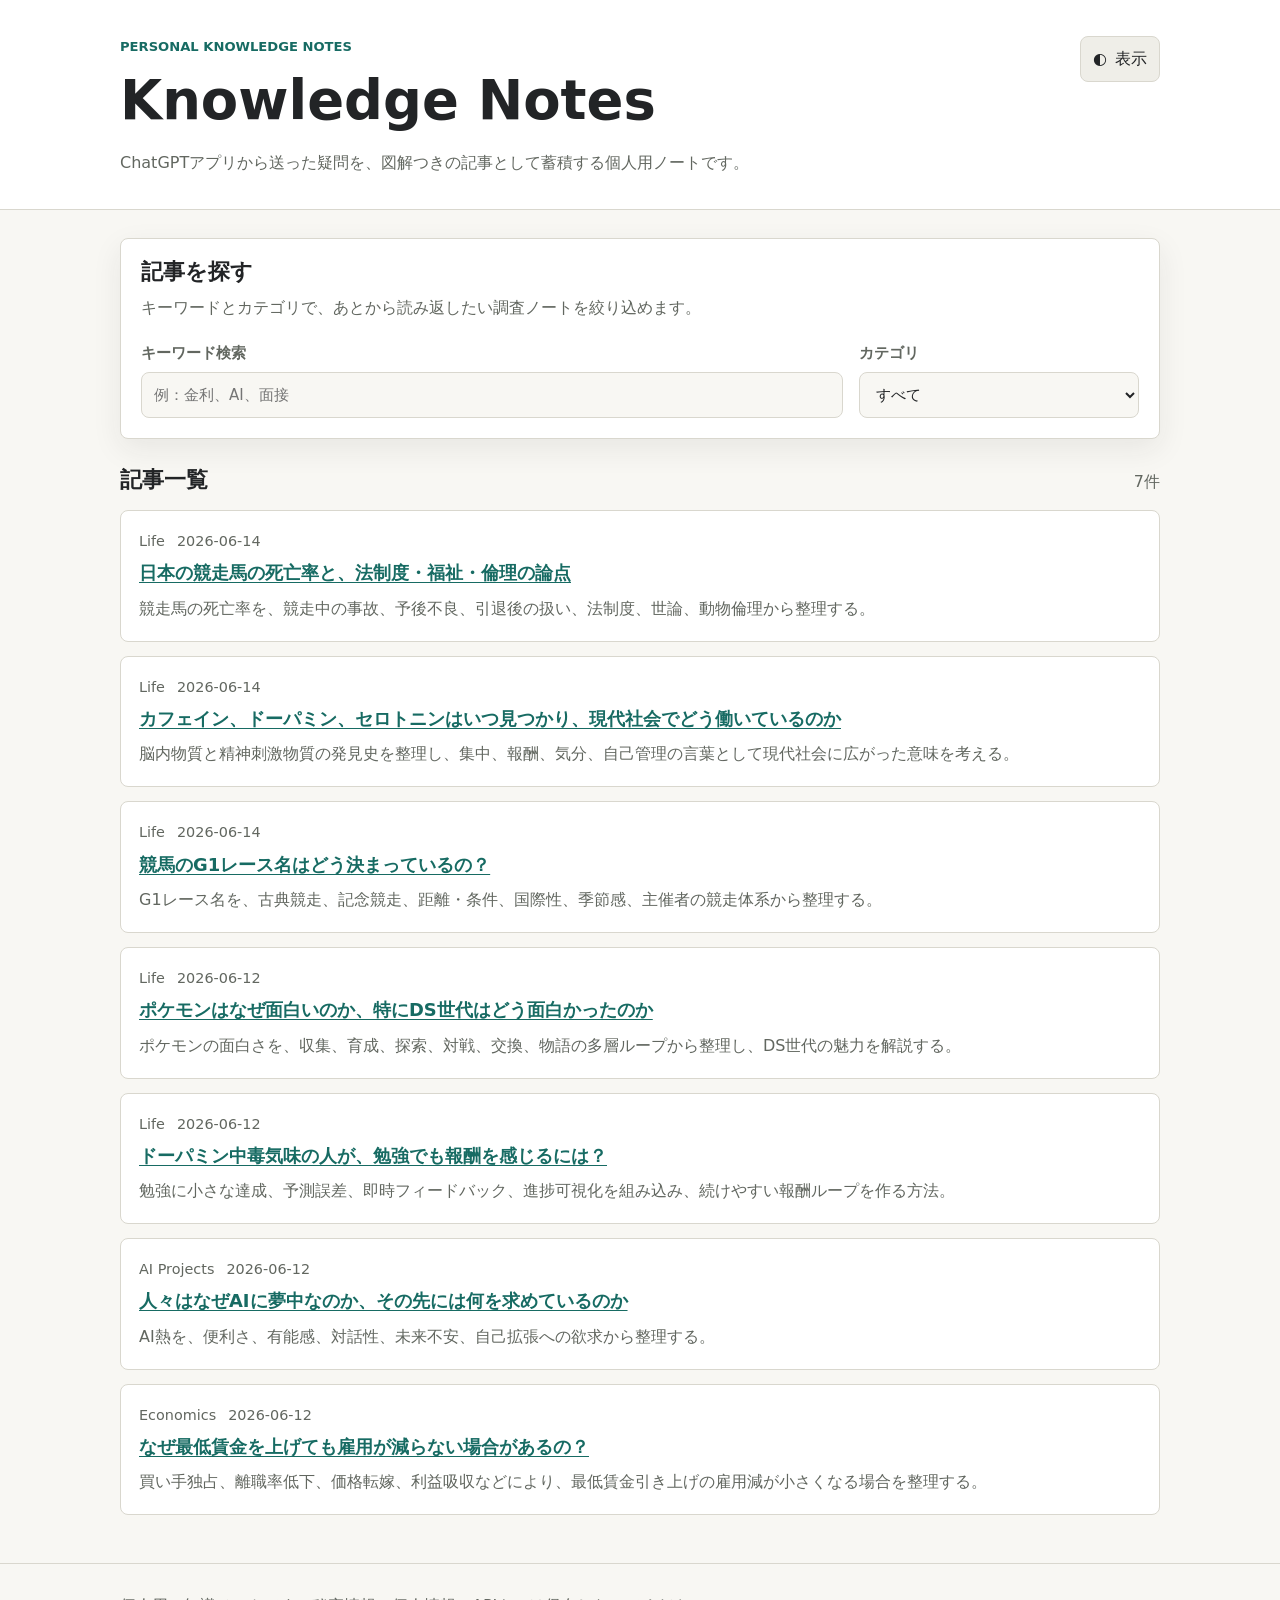
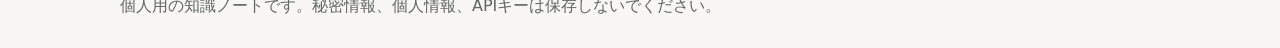
==== index.html @ 9c33f2c4 "Add article on racehorse mortality ethics" ====
<!doctype html>
<html lang="ja">
<head>
  <meta charset="utf-8">
  <meta name="viewport" content="width=device-width, initial-scale=1">
  <meta name="color-scheme" content="light dark">
  <title>Knowledge Notes</title>
  <meta name="description" content="質問から作る個人用の日本語知識ノート。">
  <link rel="stylesheet" href="styles/site.css">
</head>
<body>
  <header class="site-header">
    <div class="shell header-layout">
      <div>
        <p class="eyebrow">Personal Knowledge Notes</p>
        <h1>Knowledge Notes</h1>
        <p class="lead">ChatGPTアプリから送った疑問を、図解つきの記事として蓄積する個人用ノートです。</p>
      </div>
      <button class="theme-toggle" type="button" id="themeToggle" aria-pressed="false">
        <span aria-hidden="true">◐</span>
        <span>表示</span>
      </button>
    </div>
  </header>

  <main class="shell">
    <section class="controls" aria-labelledby="filter-title">
      <div>
        <h2 id="filter-title">記事を探す</h2>
        <p>キーワードとカテゴリで、あとから読み返したい調査ノートを絞り込めます。</p>
      </div>

      <div class="filter-grid">
        <label class="field">
          <span>キーワード検索</span>
          <input id="searchInput" type="search" placeholder="例：金利、AI、面接" autocomplete="off">
        </label>

        <label class="field">
          <span>カテゴリ</span>
          <select id="categorySelect">
            <option value="all">すべて</option>
            <option value="technology">Technology</option>
            <option value="finance">Finance</option>
            <option value="economics">Economics</option>
            <option value="job-hunting">Job Hunting</option>
            <option value="ai-projects">AI Projects</option>
            <option value="life">Life</option>
          </select>
        </label>
      </div>
    </section>

    <section class="article-section" aria-labelledby="article-title">
      <div class="section-heading">
        <h2 id="article-title">記事一覧</h2>
        <p id="resultCount" aria-live="polite">0件</p>
      </div>
      <div class="article-list" id="articleList"></div>
      <p class="empty-state" id="emptyState">まだ記事がありません。「質問：」で始まる疑問をCodexに送ると、調査記事がここに追加されます。</p>
    </section>
  </main>

  <footer class="site-footer">
    <div class="shell">
      <p>個人用の知識ノートです。秘密情報、個人情報、APIキーは保存しないでください。</p>
    </div>
  </footer>

  <script>
    const articles = [
      // 新しい記事を追加するときは、この配列の先頭に追加する。
      {
        title: "日本の競走馬の死亡率と、法制度・福祉・倫理の論点",
        summary: "競走馬の死亡率を、競走中の事故、予後不良、引退後の扱い、法制度、世論、動物倫理から整理する。",
        category: "life",
        categoryLabel: "Life",
        date: "2026-06-14",
        url: "life/racehorse-mortality-and-ethics-in-japan.html",
        keywords: ["競走馬", "死亡率", "予後不良", "動物福祉", "競馬", "引退馬", "動物倫理", "法制度"]
      },
      {
        title: "カフェイン、ドーパミン、セロトニンはいつ見つかり、現代社会でどう働いているのか",
        summary: "脳内物質と精神刺激物質の発見史を整理し、集中、報酬、気分、自己管理の言葉として現代社会に広がった意味を考える。",
        category: "life",
        categoryLabel: "Life",
        date: "2026-06-14",
        url: "life/brain-chemicals-discovery-and-modern-meaning.html",
        keywords: ["カフェイン", "ドーパミン", "セロトニン", "脳内物質", "神経伝達物質", "自己管理", "メンタルヘルス"]
      },
      {
        title: "競馬のG1レース名はどう決まっているの？",
        summary: "G1レース名を、古典競走、記念競走、距離・条件、国際性、季節感、主催者の競走体系から整理する。",
        category: "life",
        categoryLabel: "Life",
        date: "2026-06-14",
        url: "life/how-jra-g1-races-get-names.html",
        keywords: ["競馬", "G1", "JRA", "レース名", "有馬記念", "天皇賞", "クラシック"]
      },
      {
        title: "ポケモンはなぜ面白いのか、特にDS世代はどう面白かったのか",
        summary: "ポケモンの面白さを、収集、育成、探索、対戦、交換、物語の多層ループから整理し、DS世代の魅力を解説する。",
        category: "life",
        categoryLabel: "Life",
        date: "2026-06-12",
        url: "life/why-pokemon-ds-generation-is-fun.html",
        keywords: ["ポケモン", "Nintendo DS", "ゲームデザイン", "ダイヤモンド・パール", "ハートゴールド・ソウルシルバー", "ブラック・ホワイト"]
      },
      {
        title: "ドーパミン中毒気味の人が、勉強でも報酬を感じるには？",
        summary: "勉強に小さな達成、予測誤差、即時フィードバック、進捗可視化を組み込み、続けやすい報酬ループを作る方法。",
        category: "life",
        categoryLabel: "Life",
        date: "2026-06-12",
        url: "life/make-study-rewarding-for-dopamine-seekers.html",
        keywords: ["ドーパミン", "勉強", "習慣", "報酬", "学習法", "集中", "スマホ依存"]
      },
      {
        title: "人々はなぜAIに夢中なのか、その先には何を求めているのか",
        summary: "AI熱を、便利さ、有能感、対話性、未来不安、自己拡張への欲求から整理する。",
        category: "ai-projects",
        categoryLabel: "AI Projects",
        date: "2026-06-12",
        url: "ai-projects/why-people-are-obsessed-with-ai.html",
        keywords: ["AI", "生成AI", "ChatGPT", "心理", "自己拡張", "AIコンパニオン", "働き方"]
      },
      {
        title: "なぜ最低賃金を上げても雇用が減らない場合があるの？",
        summary: "買い手独占、離職率低下、価格転嫁、利益吸収などにより、最低賃金引き上げの雇用減が小さくなる場合を整理する。",
        category: "economics",
        categoryLabel: "Economics",
        date: "2026-06-12",
        url: "economics/minimum-wage-employment-effects.html",
        keywords: ["最低賃金", "雇用", "買い手独占", "モノプソニー", "労働市場", "賃上げ"]
      }
      // {
      //   title: "記事タイトル",
      //   summary: "30秒で内容を思い出せる短い概要。",
      //   category: "technology",
      //   categoryLabel: "Technology",
      //   date: "2026-06-12",
      //   url: "technology/example.html",
      //   keywords: ["例", "キーワード"]
      // }
    ];

    const list = document.querySelector("#articleList");
    const emptyState = document.querySelector("#emptyState");
    const resultCount = document.querySelector("#resultCount");
    const searchInput = document.querySelector("#searchInput");
    const categorySelect = document.querySelector("#categorySelect");
    const themeToggle = document.querySelector("#themeToggle");

    const savedTheme = localStorage.getItem("knowledge-notes-theme");
    if (savedTheme === "dark" || savedTheme === "light") {
      document.documentElement.dataset.theme = savedTheme;
      themeToggle.setAttribute("aria-pressed", String(savedTheme === "dark"));
    }

    function normalizeText(value) {
      return value.toLowerCase().replace(/\s+/g, " ").trim();
    }

    function articleMatches(article, query, category) {
      const text = normalizeText([
        article.title,
        article.summary,
        article.categoryLabel,
        article.date,
        ...(article.keywords || [])
      ].join(" "));

      const matchesQuery = query === "" || text.includes(query);
      const matchesCategory = category === "all" || article.category === category;
      return matchesQuery && matchesCategory;
    }

    function renderArticles() {
      const query = normalizeText(searchInput.value);
      const category = categorySelect.value;
      const filtered = articles.filter((article) => articleMatches(article, query, category));

      list.innerHTML = filtered.map((article) => `
        <article class="article-card">
          <div class="article-meta">
            <span>${article.categoryLabel}</span>
            <time datetime="${article.date}">${article.date}</time>
          </div>
          <h3><a href="${article.url}">${article.title}</a></h3>
          <p>${article.summary}</p>
        </article>
      `).join("");

      resultCount.textContent = `${filtered.length}件`;
      emptyState.hidden = filtered.length !== 0;
    }

    searchInput.addEventListener("input", renderArticles);
    categorySelect.addEventListener("change", renderArticles);
    themeToggle.addEventListener("click", () => {
      const current = document.documentElement.dataset.theme;
      const next = current === "dark" ? "light" : "dark";
      document.documentElement.dataset.theme = next;
      localStorage.setItem("knowledge-notes-theme", next);
      themeToggle.setAttribute("aria-pressed", String(next === "dark"));
    });

    renderArticles();
  </script>
</body>
</html>
---- styles/site.css ----
:root {
  color-scheme: light;
  --bg: #f8f7f3;
  --surface: #ffffff;
  --surface-muted: #efeee8;
  --text: #222426;
  --muted: #626760;
  --line: #d9d7ce;
  --accent: #176b63;
  --accent-strong: #0f4f49;
  --focus: #b45f06;
  --shadow: 0 10px 30px rgba(40, 42, 38, 0.08);
  --radius: 8px;
  --measure: 72ch;
}

@media (prefers-color-scheme: dark) {
  :root {
    color-scheme: dark;
    --bg: #181a1b;
    --surface: #222527;
    --surface-muted: #2d3133;
    --text: #ece8df;
    --muted: #b8b2a7;
    --line: #3d4245;
    --accent: #7bc7ba;
    --accent-strong: #a4ddd3;
    --focus: #ffbf69;
    --shadow: none;
  }
}

:root[data-theme="light"] {
  color-scheme: light;
  --bg: #f8f7f3;
  --surface: #ffffff;
  --surface-muted: #efeee8;
  --text: #222426;
  --muted: #626760;
  --line: #d9d7ce;
  --accent: #176b63;
  --accent-strong: #0f4f49;
  --focus: #b45f06;
  --shadow: 0 10px 30px rgba(40, 42, 38, 0.08);
}

:root[data-theme="dark"] {
  color-scheme: dark;
  --bg: #181a1b;
  --surface: #222527;
  --surface-muted: #2d3133;
  --text: #ece8df;
  --muted: #b8b2a7;
  --line: #3d4245;
  --accent: #7bc7ba;
  --accent-strong: #a4ddd3;
  --focus: #ffbf69;
  --shadow: none;
}

* {
  box-sizing: border-box;
}

html {
  min-width: 320px;
  background: var(--bg);
  color: var(--text);
  font-family: system-ui, -apple-system, BlinkMacSystemFont, "Segoe UI", sans-serif;
  line-height: 1.75;
  text-size-adjust: 100%;
}

body {
  margin: 0;
}

a {
  color: var(--accent);
  text-decoration-thickness: 0.08em;
  text-underline-offset: 0.18em;
}

a:hover {
  color: var(--accent-strong);
}

a:focus-visible,
button:focus-visible,
input:focus-visible,
select:focus-visible {
  outline: 3px solid var(--focus);
  outline-offset: 3px;
}

.shell {
  width: min(100% - 32px, 1040px);
  margin-inline: auto;
}

.site-header {
  border-bottom: 1px solid var(--line);
  background: var(--surface);
}

.header-layout {
  display: flex;
  align-items: flex-start;
  justify-content: space-between;
  gap: 24px;
  padding-block: 36px 32px;
}

.eyebrow {
  margin: 0 0 8px;
  color: var(--accent);
  font-size: 0.82rem;
  font-weight: 700;
  letter-spacing: 0;
  text-transform: uppercase;
}

h1,
h2,
h3 {
  margin: 0;
  line-height: 1.25;
}

h1 {
  font-size: clamp(2rem, 8vw, 3.4rem);
}

h2 {
  font-size: 1.35rem;
}

h3 {
  font-size: 1.12rem;
}

.lead {
  max-width: var(--measure);
  margin: 14px 0 0;
  color: var(--muted);
}

.theme-toggle,
button {
  min-height: 44px;
  border: 1px solid var(--line);
  border-radius: var(--radius);
  background: var(--surface-muted);
  color: var(--text);
  cursor: pointer;
  font: inherit;
}

.theme-toggle {
  display: inline-flex;
  flex: 0 0 auto;
  align-items: center;
  gap: 8px;
  padding: 8px 12px;
}

.controls,
.article-section {
  margin-block: 28px;
}

.controls {
  padding: 20px;
  border: 1px solid var(--line);
  border-radius: var(--radius);
  background: var(--surface);
  box-shadow: var(--shadow);
}

.controls p {
  max-width: var(--measure);
  margin: 8px 0 0;
  color: var(--muted);
}

.filter-grid {
  display: grid;
  grid-template-columns: minmax(0, 1fr) minmax(180px, 280px);
  gap: 16px;
  margin-top: 18px;
}

.field {
  display: grid;
  gap: 6px;
  color: var(--muted);
  font-size: 0.94rem;
  font-weight: 700;
}

input,
select {
  width: 100%;
  min-height: 46px;
  border: 1px solid var(--line);
  border-radius: var(--radius);
  background: var(--bg);
  color: var(--text);
  font: inherit;
  font-weight: 400;
  padding: 8px 12px;
}

.section-heading {
  display: flex;
  align-items: baseline;
  justify-content: space-between;
  gap: 16px;
  margin-bottom: 14px;
}

.section-heading p {
  margin: 0;
  color: var(--muted);
}

.article-list {
  display: grid;
  gap: 14px;
}

.article-card {
  padding: 18px;
  border: 1px solid var(--line);
  border-radius: var(--radius);
  background: var(--surface);
}

.article-card h3 {
  margin-top: 8px;
}

.article-card p {
  margin: 10px 0 0;
  color: var(--muted);
}

.article-meta {
  display: flex;
  flex-wrap: wrap;
  gap: 8px 12px;
  color: var(--muted);
  font-size: 0.9rem;
}

.empty-state {
  margin: 0;
  padding: 18px;
  border: 1px dashed var(--line);
  border-radius: var(--radius);
  color: var(--muted);
  background: var(--surface);
}

.site-footer {
  margin-top: 48px;
  padding-block: 28px;
  border-top: 1px solid var(--line);
  color: var(--muted);
}

.site-footer p {
  margin: 0;
}

.article-page {
  background: var(--bg);
}

.article-header {
  padding-block: 28px;
  border-bottom: 1px solid var(--line);
  background: var(--surface);
}

.back-link {
  display: inline-block;
  margin-bottom: 18px;
}

.article-body {
  width: min(100% - 32px, 820px);
  margin: 0 auto;
  padding-block: 30px 56px;
}

.article-body section {
  margin-block: 30px;
}

.article-body p,
.article-body li {
  max-width: var(--measure);
}

.summary-box,
.note-box {
  padding: 18px;
  border: 1px solid var(--line);
  border-radius: var(--radius);
  background: var(--surface);
}

.table-wrap {
  overflow-x: auto;
}

table {
  width: 100%;
  border-collapse: collapse;
  background: var(--surface);
}

th,
td {
  padding: 10px;
  border: 1px solid var(--line);
  text-align: left;
  vertical-align: top;
}

th {
  background: var(--surface-muted);
}

.diagram {
  max-width: 100%;
  height: auto;
  border: 1px solid var(--line);
  border-radius: var(--radius);
  background: var(--surface);
}

@media (max-width: 680px) {
  .shell,
  .article-body {
    width: min(100% - 24px, 1040px);
  }

  .header-layout,
  .section-heading {
    display: block;
  }

  .theme-toggle {
    margin-top: 18px;
  }

  .filter-grid {
    grid-template-columns: 1fr;
  }

  .controls {
    padding: 16px;
  }
}
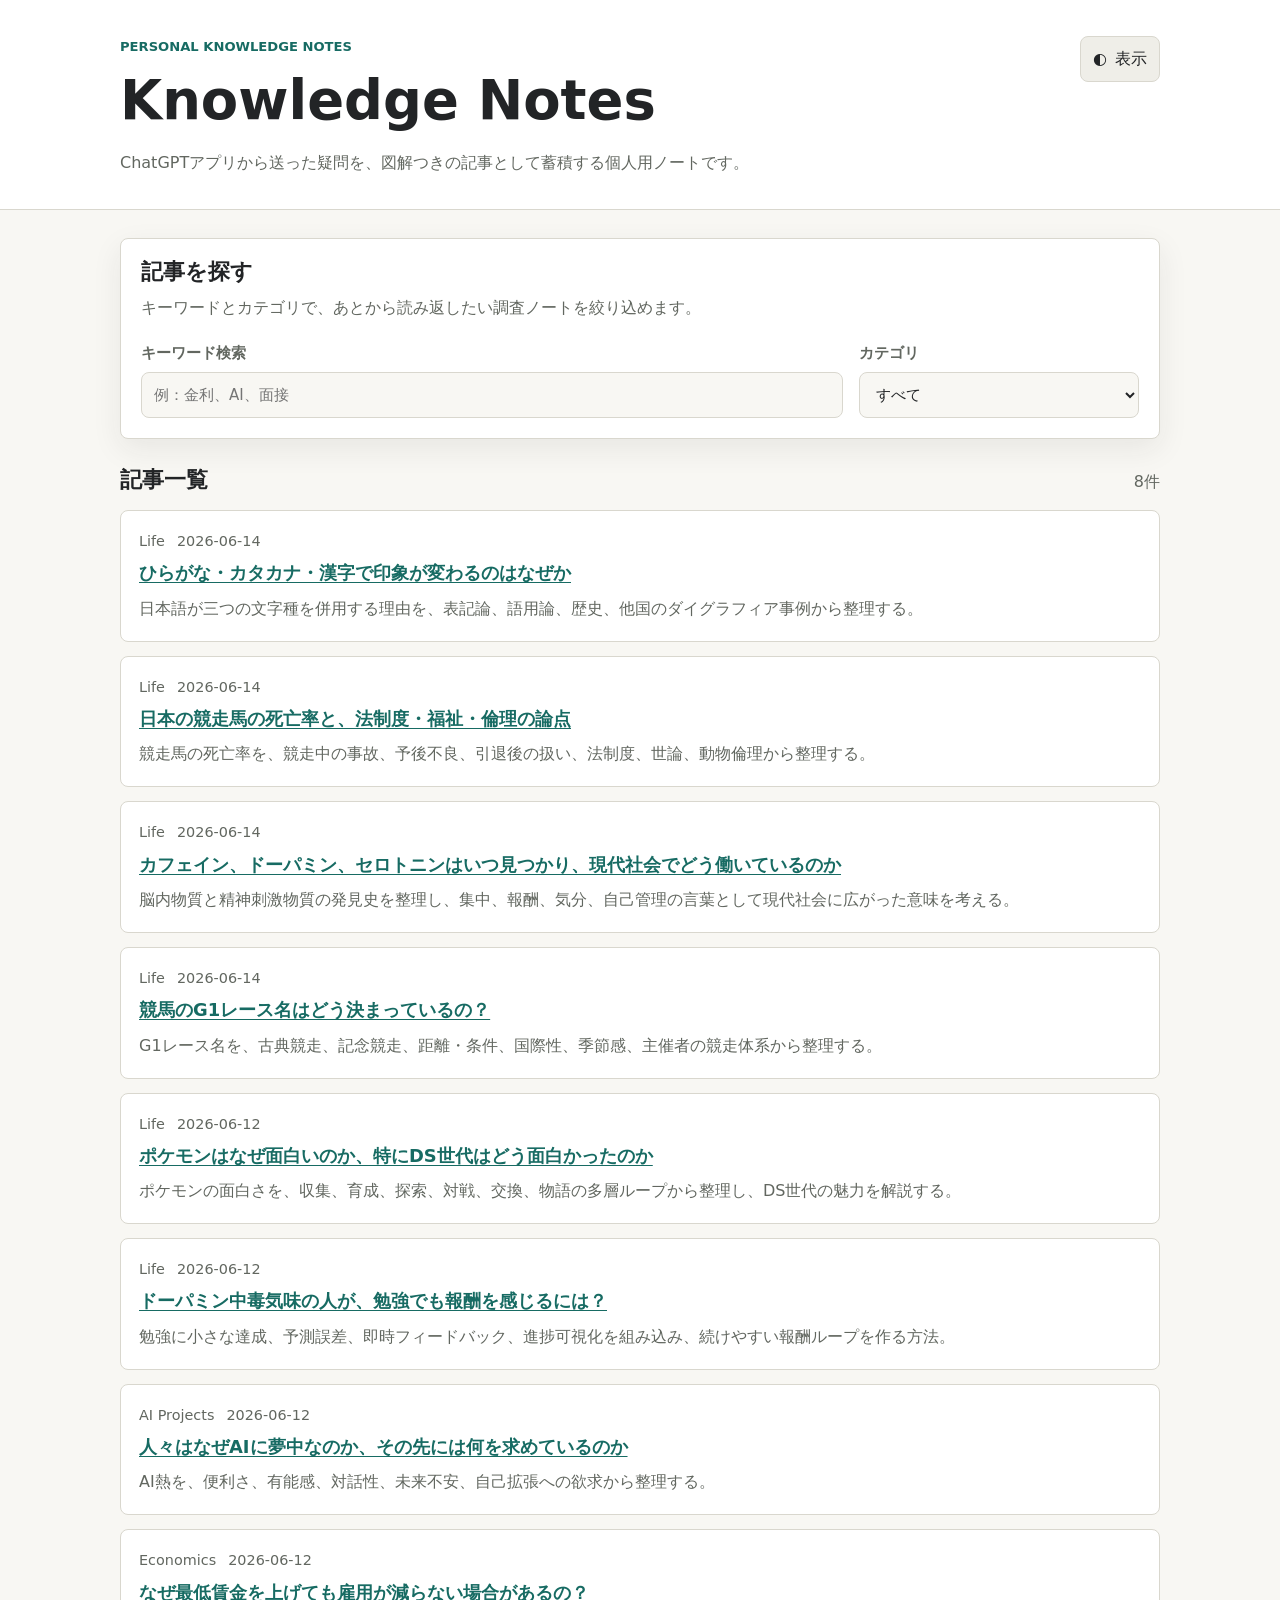
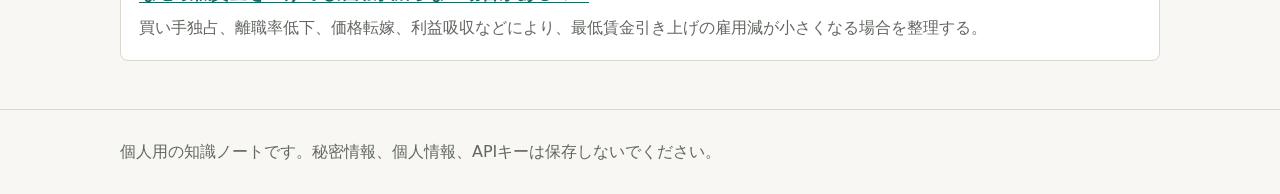
==== commit b789112b: "Add article on Japanese script mixing" ====
--- a/index.html
+++ b/index.html
@@ -71,6 +71,15 @@
     const articles = [
       // 新しい記事を追加するときは、この配列の先頭に追加する。
       {
+        title: "ひらがな・カタカナ・漢字で印象が変わるのはなぜか",
+        summary: "日本語が三つの文字種を併用する理由を、表記論、語用論、歴史、他国のダイグラフィア事例から整理する。",
+        category: "life",
+        categoryLabel: "Life",
+        date: "2026-06-14",
+        url: "life/japanese-script-mixing-and-impressions.html",
+        keywords: ["日本語", "ひらがな", "カタカナ", "漢字", "表記論", "ダイグラフィア", "文字体系", "語用論"]
+      },
+      {
         title: "日本の競走馬の死亡率と、法制度・福祉・倫理の論点",
         summary: "競走馬の死亡率を、競走中の事故、予後不良、引退後の扱い、法制度、世論、動物倫理から整理する。",
         category: "life",
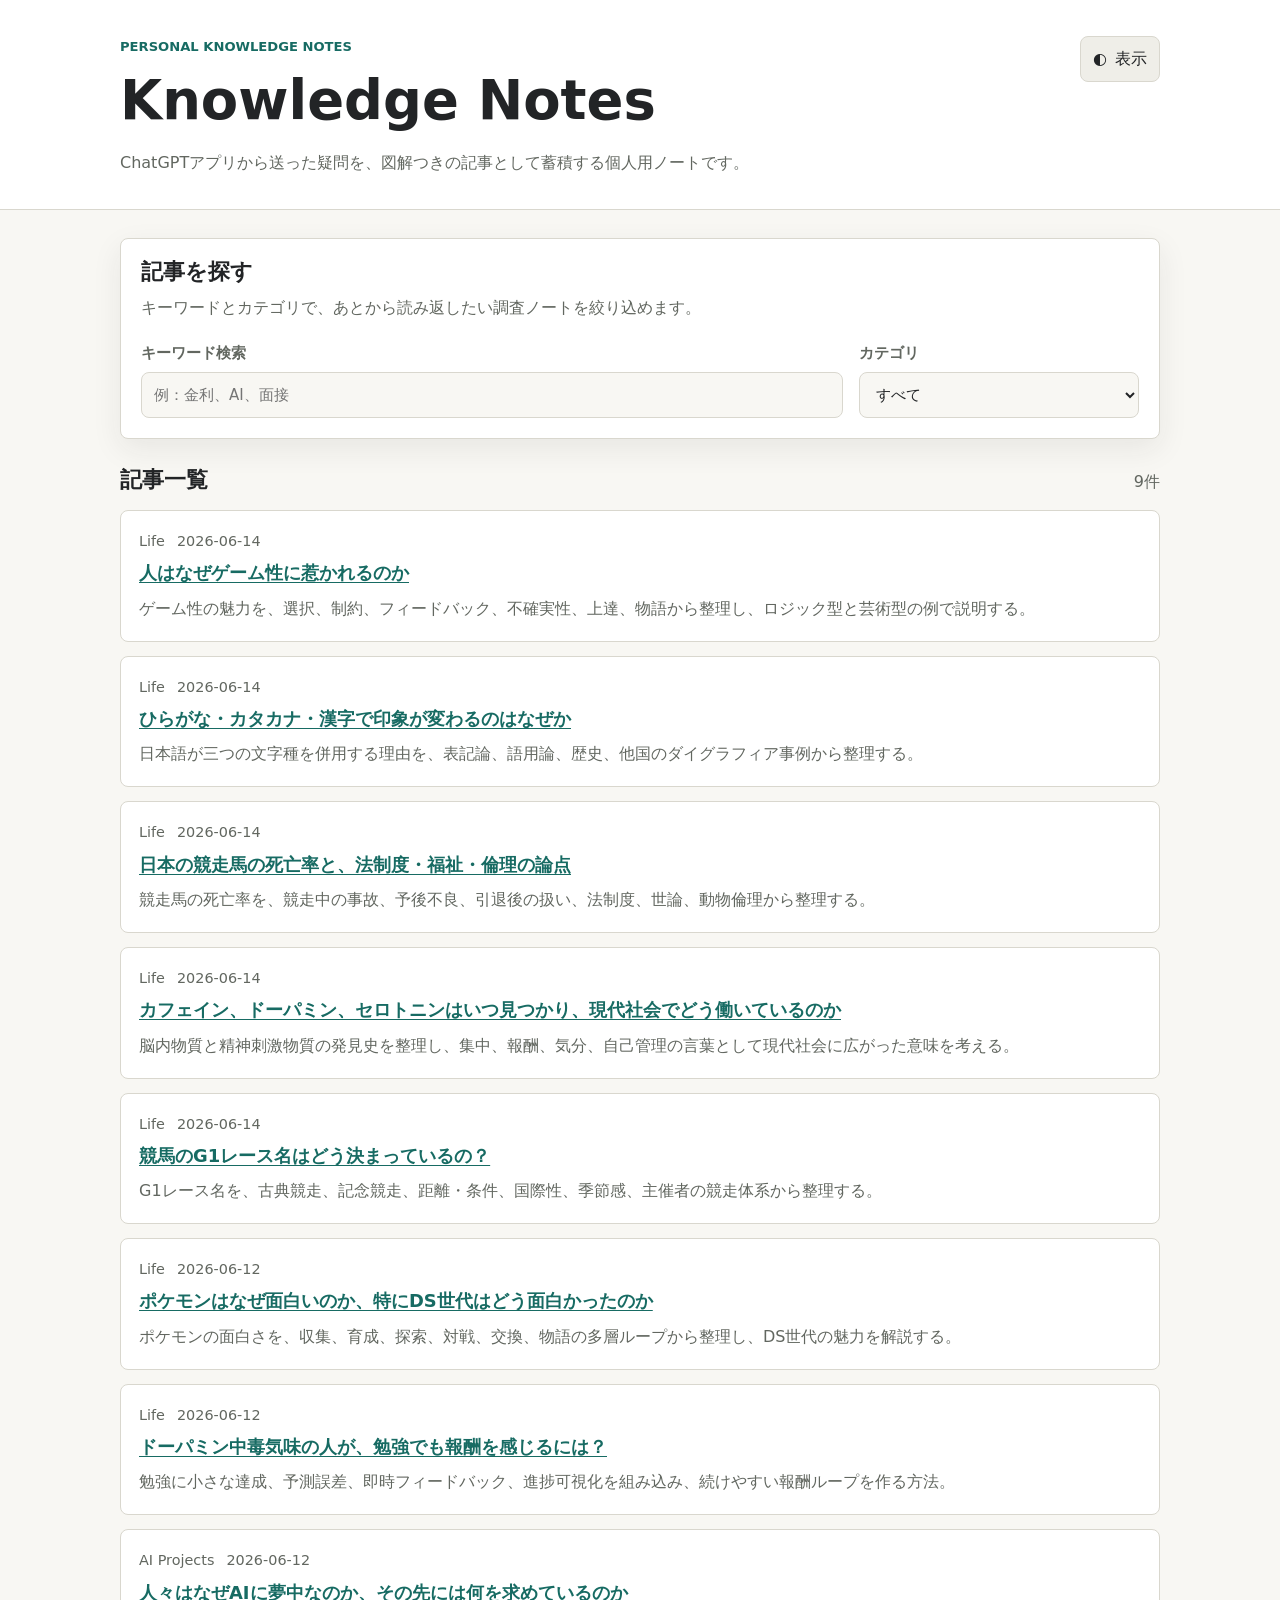
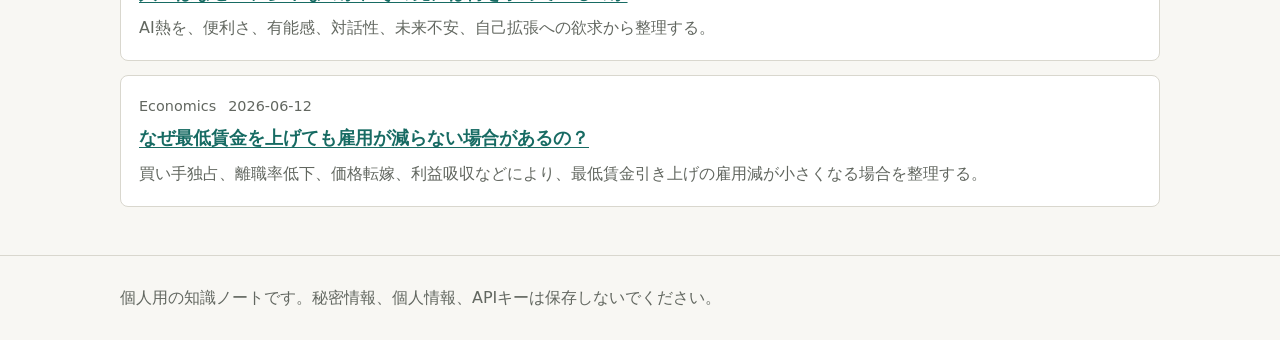
==== commit 684c8d59: "Add article on gamefulness attraction" ====
--- a/index.html
+++ b/index.html
@@ -71,6 +71,15 @@
     const articles = [
       // 新しい記事を追加するときは、この配列の先頭に追加する。
       {
+        title: "人はなぜゲーム性に惹かれるのか",
+        summary: "ゲーム性の魅力を、選択、制約、フィードバック、不確実性、上達、物語から整理し、ロジック型と芸術型の例で説明する。",
+        category: "life",
+        categoryLabel: "Life",
+        date: "2026-06-14",
+        url: "life/why-gamefulness-attracts-people.html",
+        keywords: ["ゲーム", "ゲーム性", "ボードゲーム", "テレビゲーム", "ギャンブル", "脱出ゲーム", "フロー", "自己決定理論"]
+      },
+      {
         title: "ひらがな・カタカナ・漢字で印象が変わるのはなぜか",
         summary: "日本語が三つの文字種を併用する理由を、表記論、語用論、歴史、他国のダイグラフィア事例から整理する。",
         category: "life",
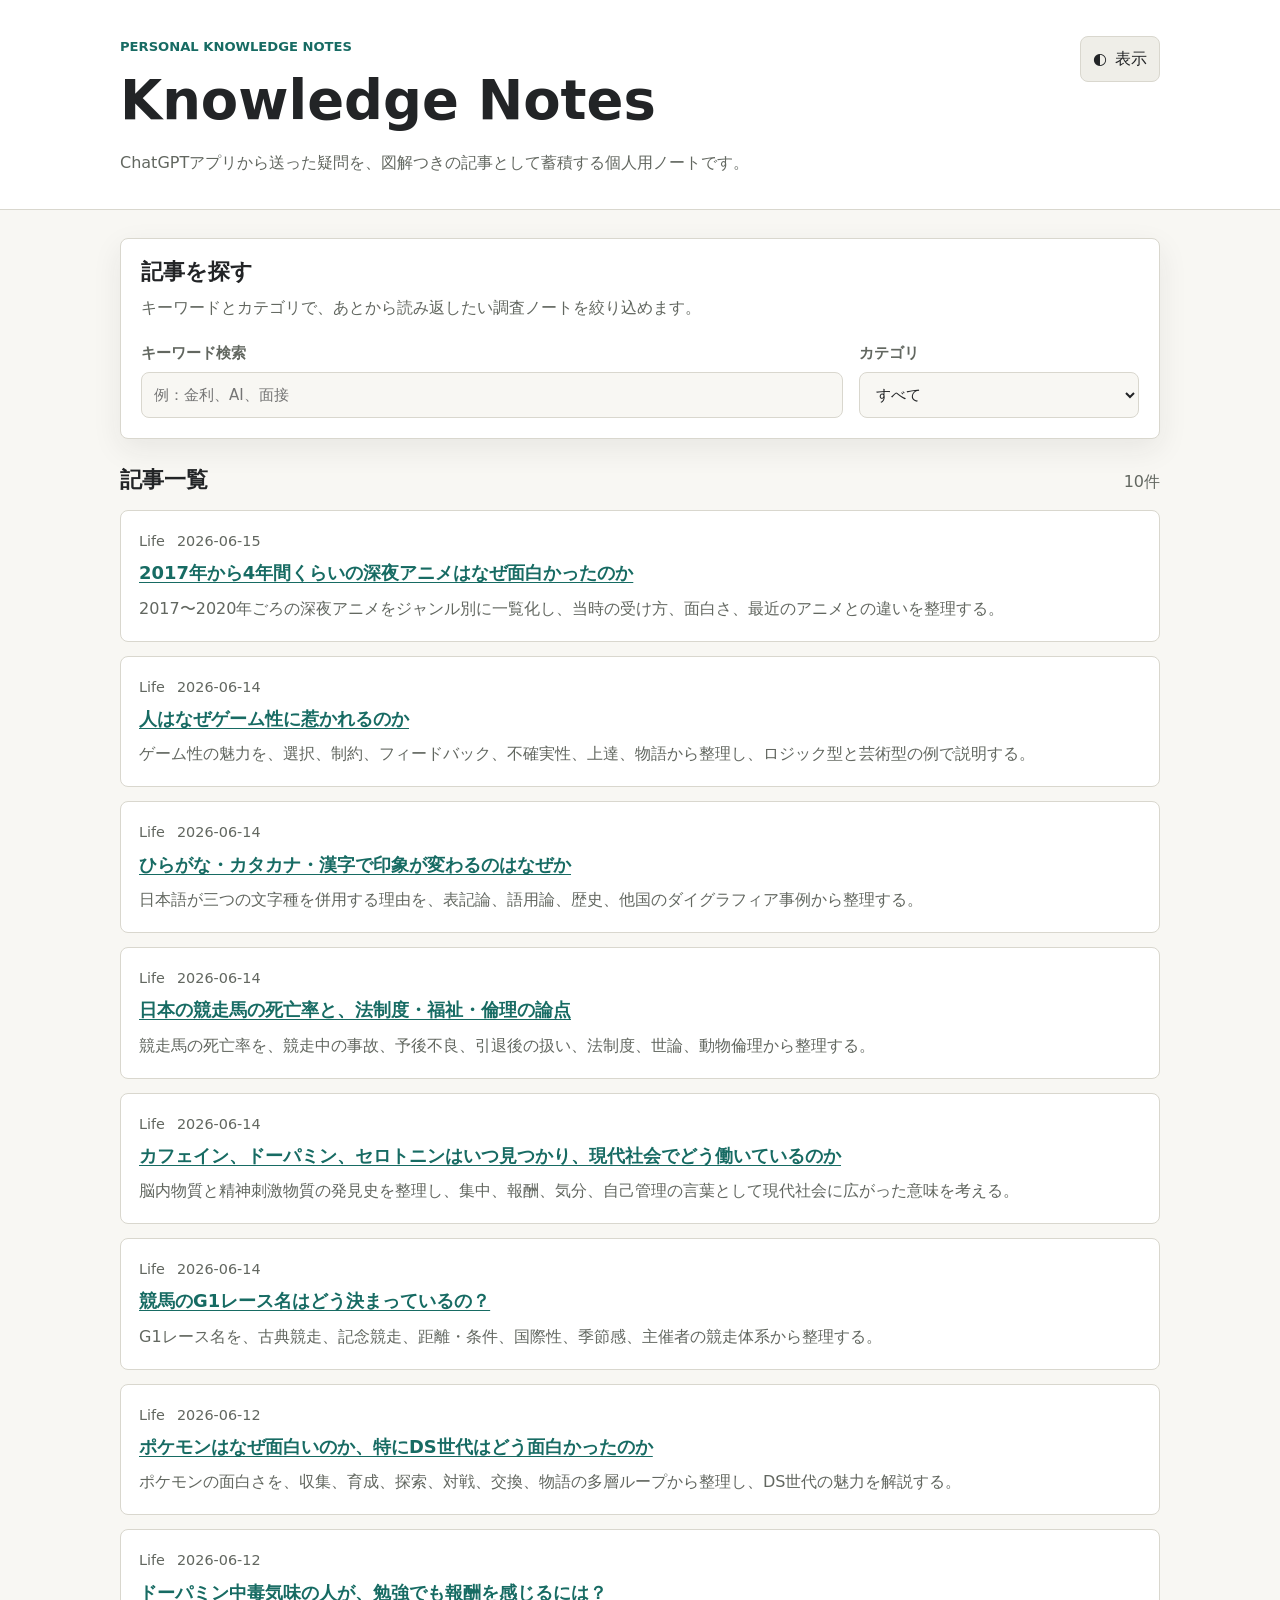
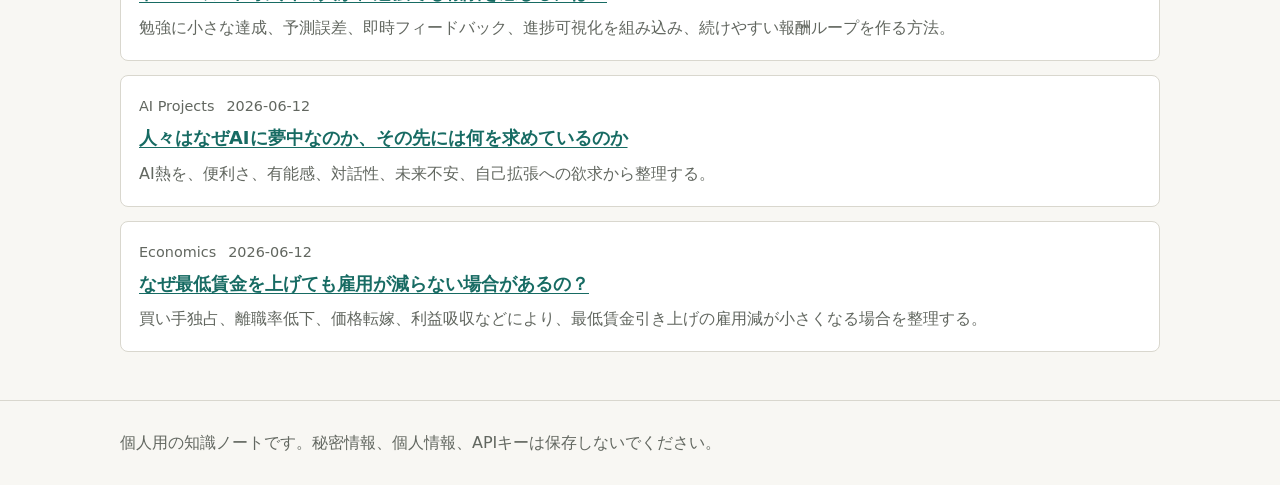
==== commit 0daf72bd: "Add article on late-night anime nostalgia" ====
--- a/index.html
+++ b/index.html
@@ -71,6 +71,15 @@
     const articles = [
       // 新しい記事を追加するときは、この配列の先頭に追加する。
       {
+        title: "2017年から4年間くらいの深夜アニメはなぜ面白かったのか",
+        summary: "2017〜2020年ごろの深夜アニメをジャンル別に一覧化し、当時の受け方、面白さ、最近のアニメとの違いを整理する。",
+        category: "life",
+        categoryLabel: "Life",
+        date: "2026-06-15",
+        url: "life/late-night-anime-2017-to-2020-nostalgia.html",
+        keywords: ["深夜アニメ", "2017年", "2018年", "2019年", "2020年", "アニメ", "ゆるキャン", "鬼滅の刃", "けものフレンズ"]
+      },
+      {
         title: "人はなぜゲーム性に惹かれるのか",
         summary: "ゲーム性の魅力を、選択、制約、フィードバック、不確実性、上達、物語から整理し、ロジック型と芸術型の例で説明する。",
         category: "life",
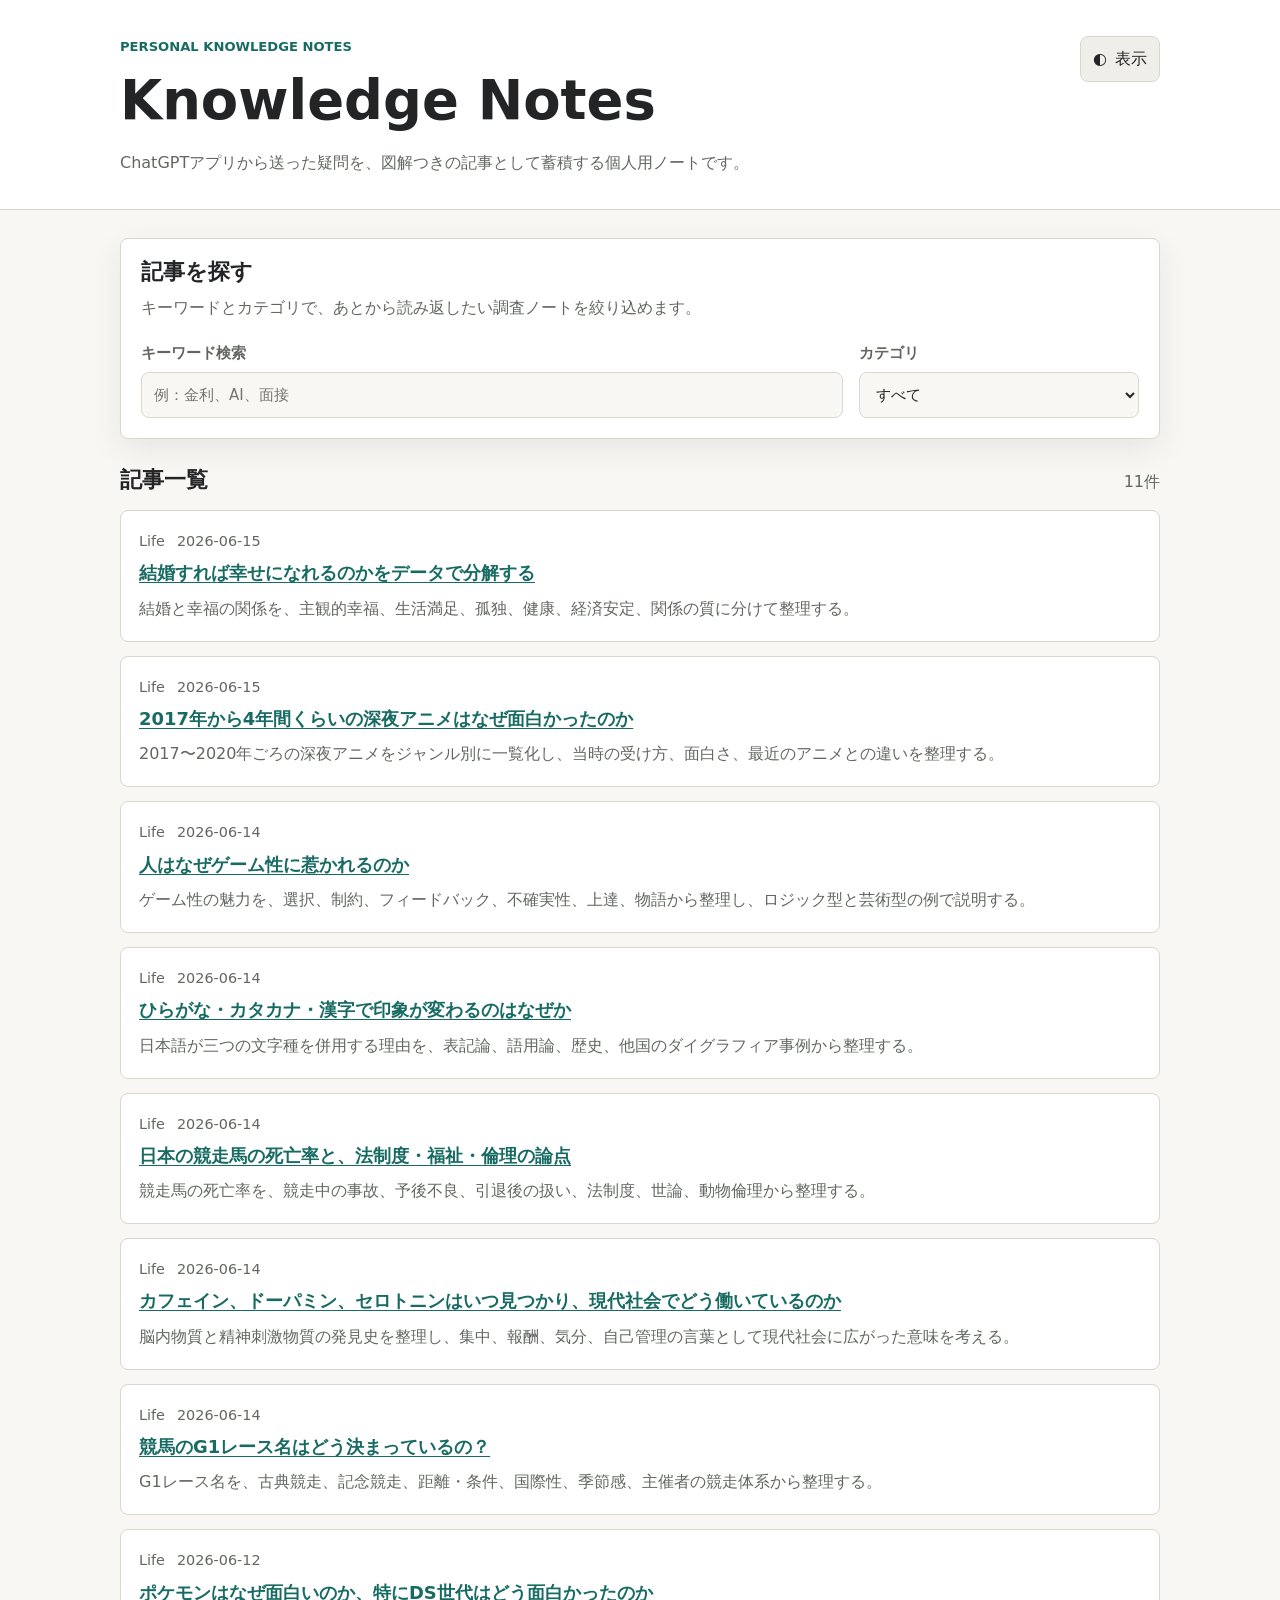
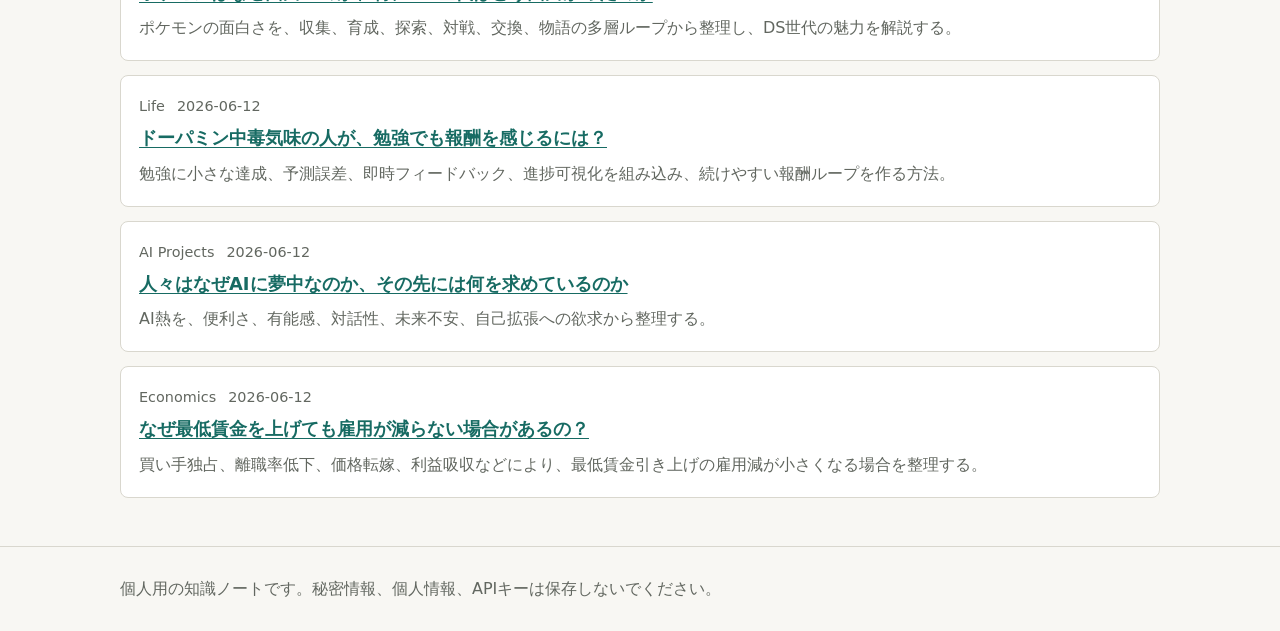
==== commit 6ddd3ffe: "Add article on marriage and happiness data" ====
--- a/index.html
+++ b/index.html
@@ -71,6 +71,15 @@
     const articles = [
       // 新しい記事を追加するときは、この配列の先頭に追加する。
       {
+        title: "結婚すれば幸せになれるのかをデータで分解する",
+        summary: "結婚と幸福の関係を、主観的幸福、生活満足、孤独、健康、経済安定、関係の質に分けて整理する。",
+        category: "life",
+        categoryLabel: "Life",
+        date: "2026-06-15",
+        url: "life/marriage-happiness-data-resolution.html",
+        keywords: ["結婚", "幸福度", "生活満足", "主観的幸福", "孤独", "関係の質", "未婚", "データ"]
+      },
+      {
         title: "2017年から4年間くらいの深夜アニメはなぜ面白かったのか",
         summary: "2017〜2020年ごろの深夜アニメをジャンル別に一覧化し、当時の受け方、面白さ、最近のアニメとの違いを整理する。",
         category: "life",
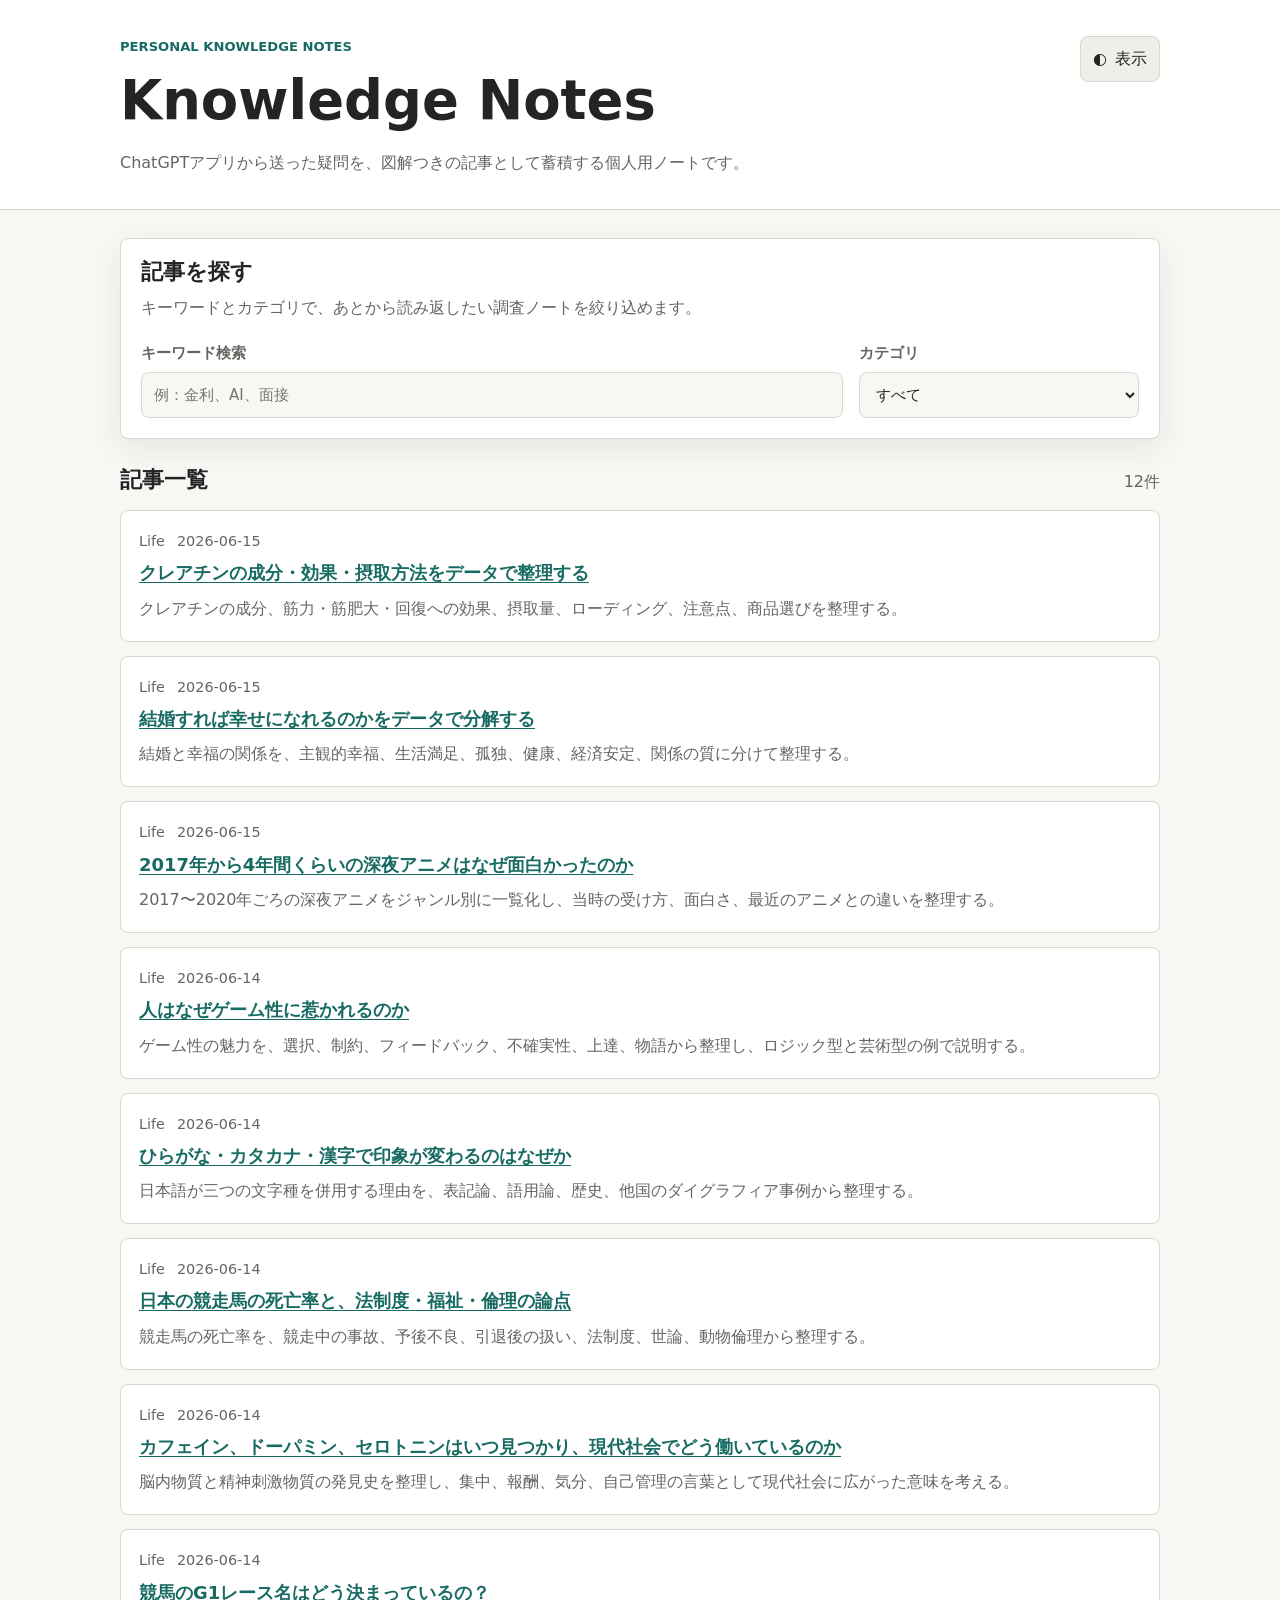
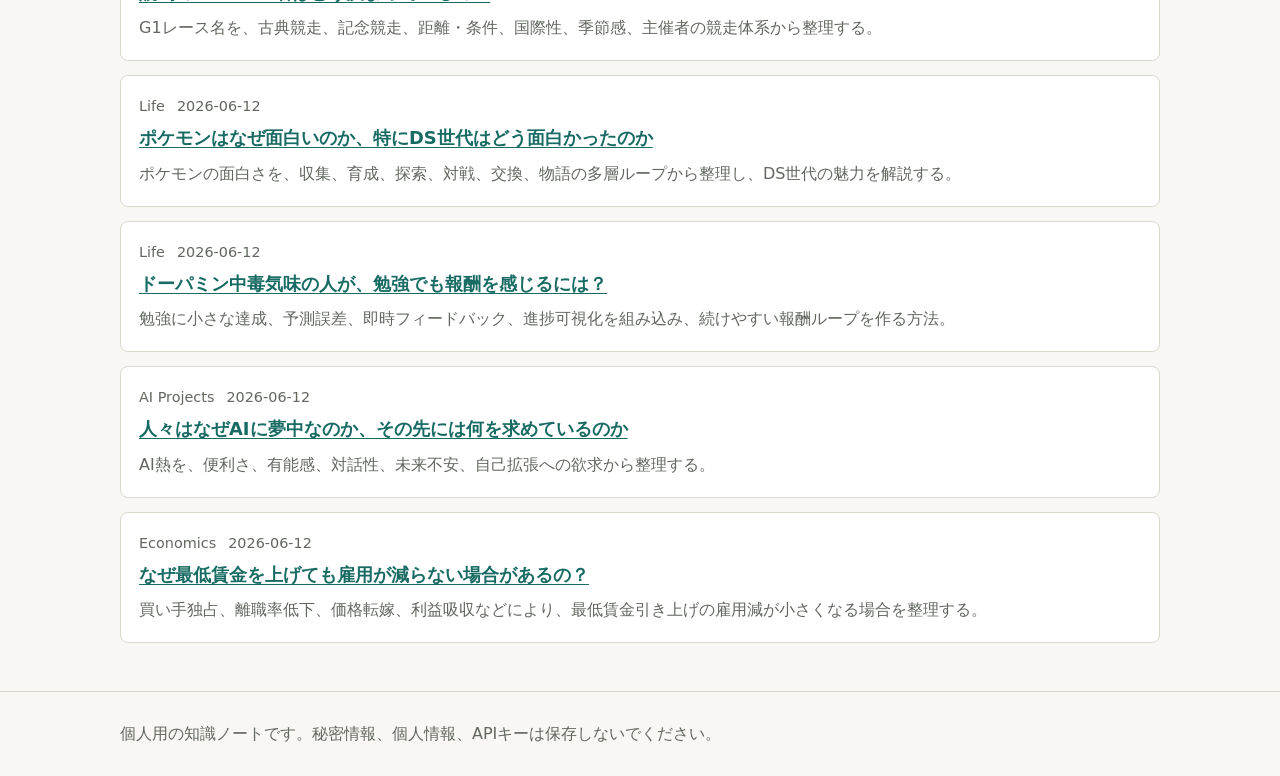
==== commit 80c8a89a: "Add article on creatine effects and dosing" ====
--- a/index.html
+++ b/index.html
@@ -71,6 +71,15 @@
     const articles = [
       // 新しい記事を追加するときは、この配列の先頭に追加する。
       {
+        title: "クレアチンの成分・効果・摂取方法をデータで整理する",
+        summary: "クレアチンの成分、筋力・筋肥大・回復への効果、摂取量、ローディング、注意点、商品選びを整理する。",
+        category: "life",
+        categoryLabel: "Life",
+        date: "2026-06-15",
+        url: "life/creatine-effects-dosing-products.html",
+        keywords: ["クレアチン", "サプリ", "筋トレ", "筋肥大", "摂取量", "モノハイドレート", "ローディング", "商品選び"]
+      },
+      {
         title: "結婚すれば幸せになれるのかをデータで分解する",
         summary: "結婚と幸福の関係を、主観的幸福、生活満足、孤独、健康、経済安定、関係の質に分けて整理する。",
         category: "life",
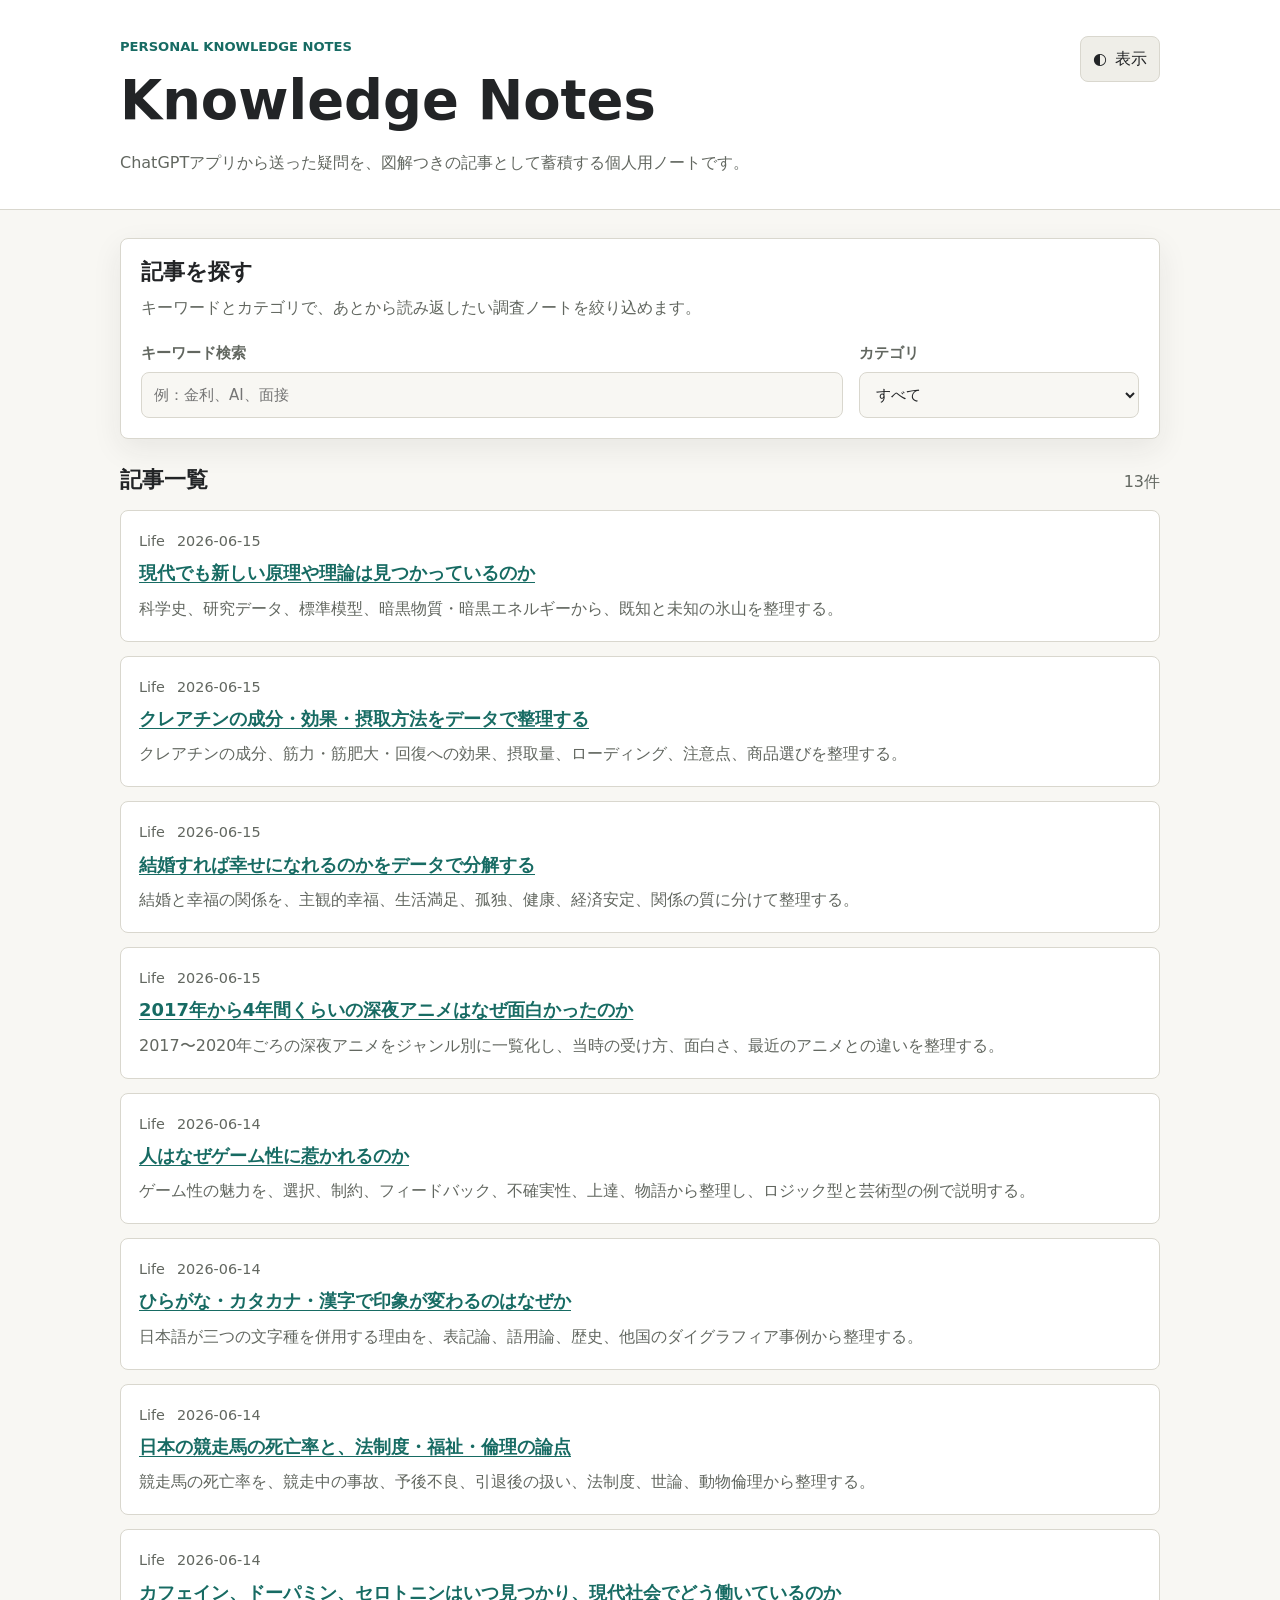
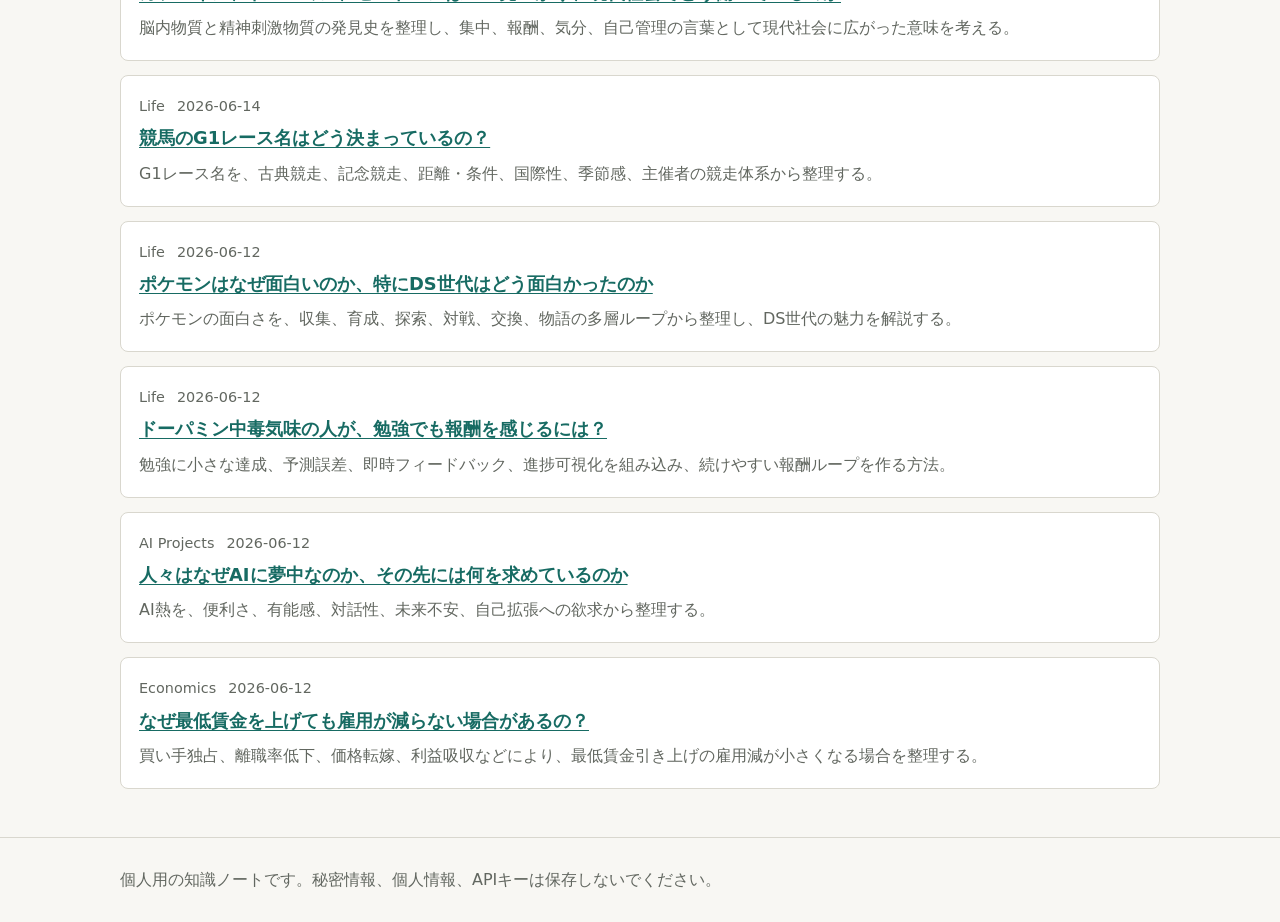
==== commit a4c452f4: "Add article on modern science unknowns" ====
--- a/index.html
+++ b/index.html
@@ -71,6 +71,15 @@
     const articles = [
       // 新しい記事を追加するときは、この配列の先頭に追加する。
       {
+        title: "現代でも新しい原理や理論は見つかっているのか",
+        summary: "科学史、研究データ、標準模型、暗黒物質・暗黒エネルギーから、既知と未知の氷山を整理する。",
+        category: "life",
+        categoryLabel: "Life",
+        date: "2026-06-15",
+        url: "life/modern-science-new-principles-and-unknowns.html",
+        keywords: ["科学", "理論", "原理", "発見", "科学史", "標準模型", "暗黒物質", "暗黒エネルギー", "未知"]
+      },
+      {
         title: "クレアチンの成分・効果・摂取方法をデータで整理する",
         summary: "クレアチンの成分、筋力・筋肥大・回復への効果、摂取量、ローディング、注意点、商品選びを整理する。",
         category: "life",
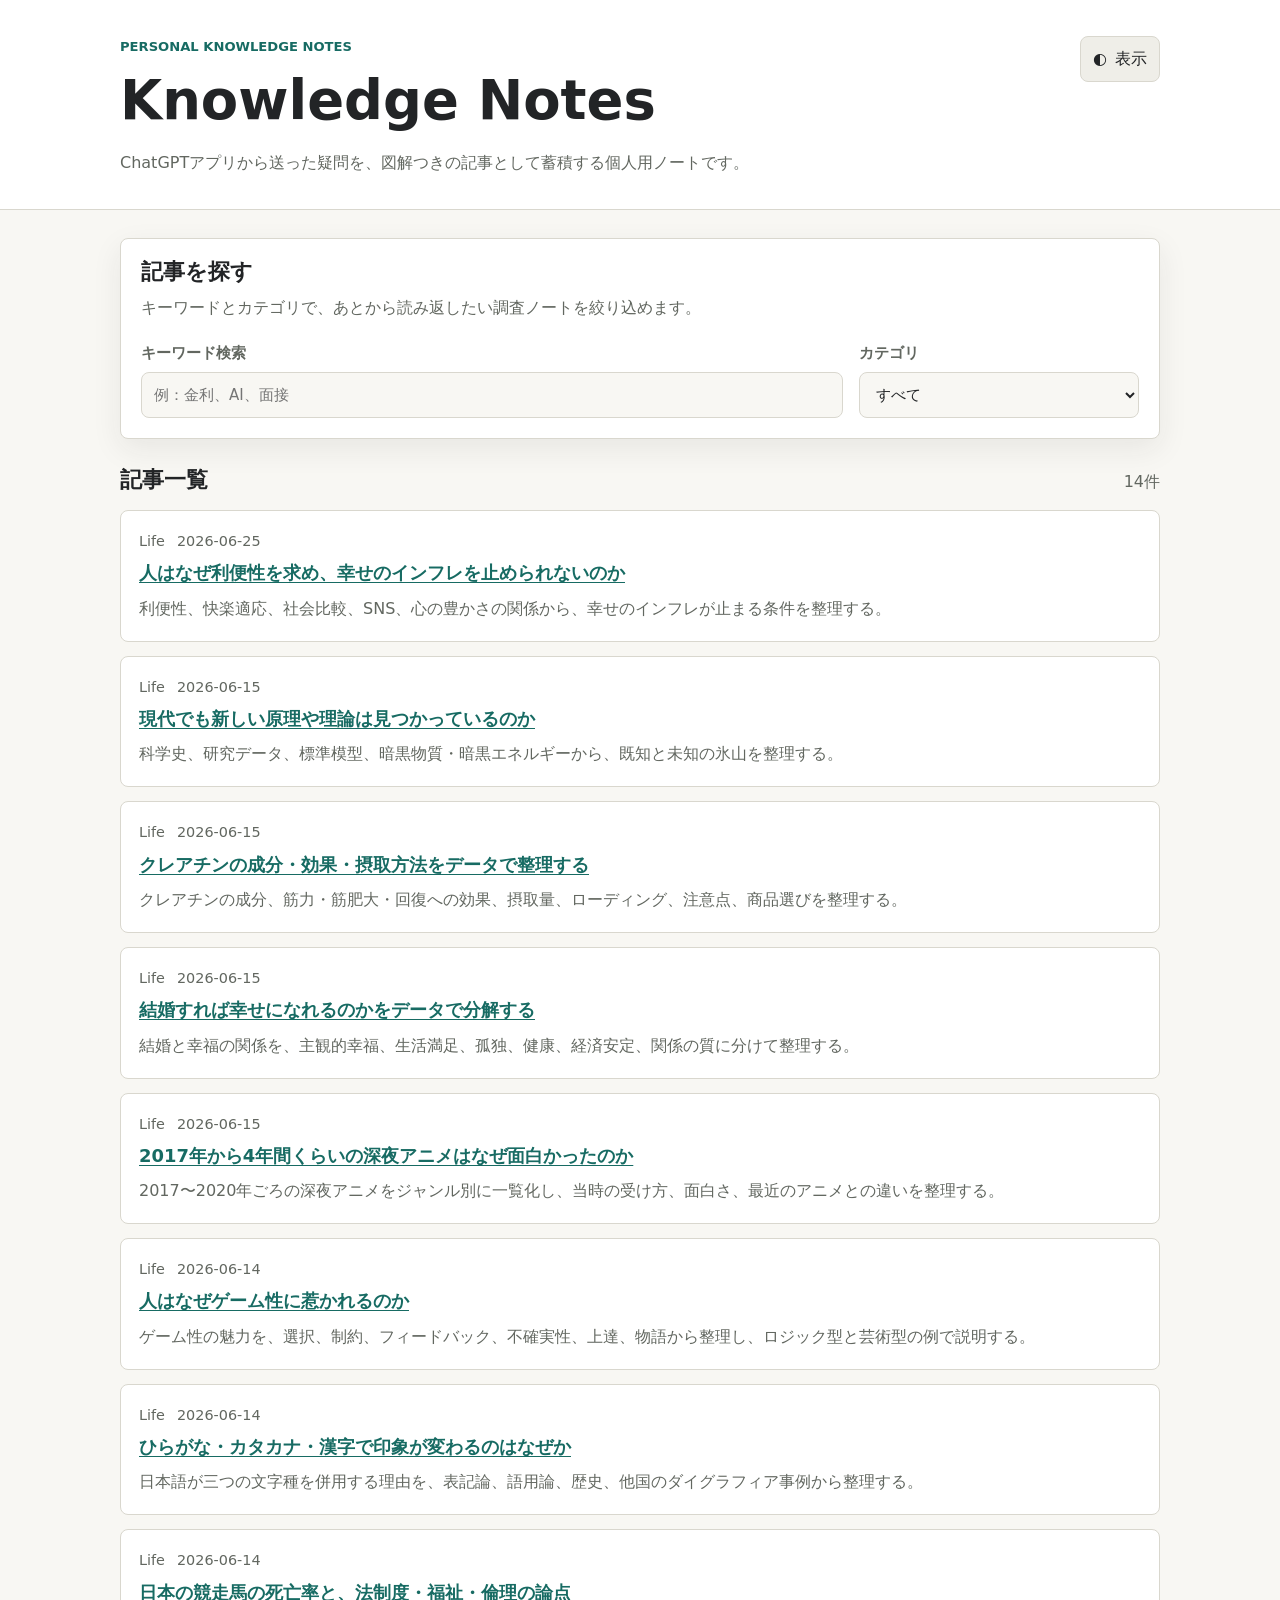
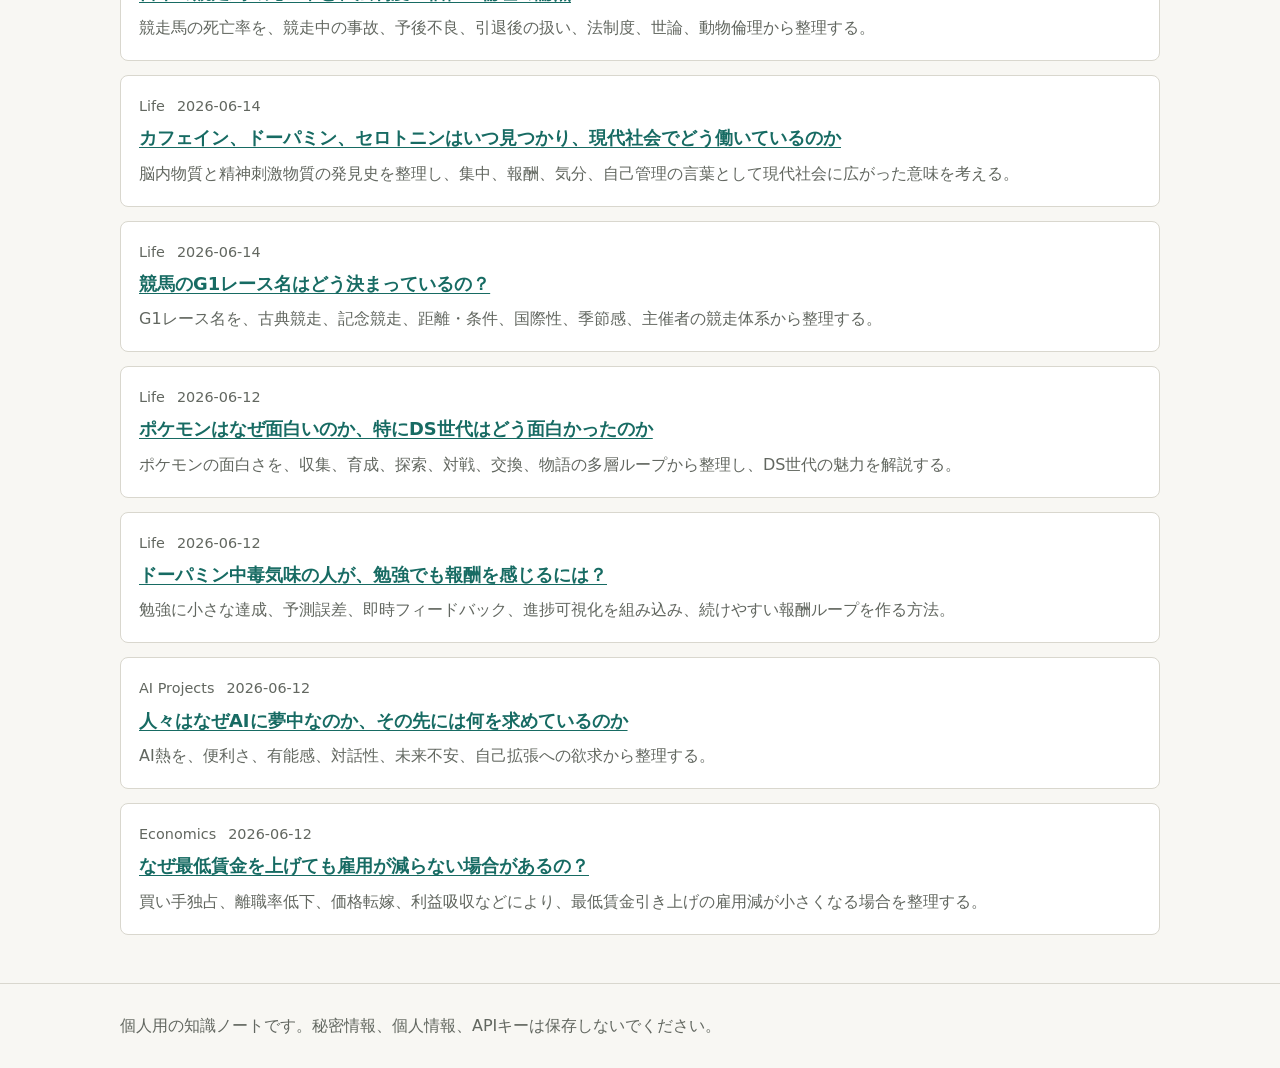
==== commit 07bcc84b: "Add article on convenience and happiness inflation" ====
--- a/index.html
+++ b/index.html
@@ -71,6 +71,15 @@
     const articles = [
       // 新しい記事を追加するときは、この配列の先頭に追加する。
       {
+        title: "人はなぜ利便性を求め、幸せのインフレを止められないのか",
+        summary: "利便性、快楽適応、社会比較、SNS、心の豊かさの関係から、幸せのインフレが止まる条件を整理する。",
+        category: "life",
+        categoryLabel: "Life",
+        date: "2026-06-25",
+        url: "life/convenience-happiness-inflation.html",
+        keywords: ["利便性", "幸福", "幸せ", "快楽適応", "社会比較", "心の豊かさ", "SNS", "イースタリン・パラドックス"]
+      },
+      {
         title: "現代でも新しい原理や理論は見つかっているのか",
         summary: "科学史、研究データ、標準模型、暗黒物質・暗黒エネルギーから、既知と未知の氷山を整理する。",
         category: "life",
